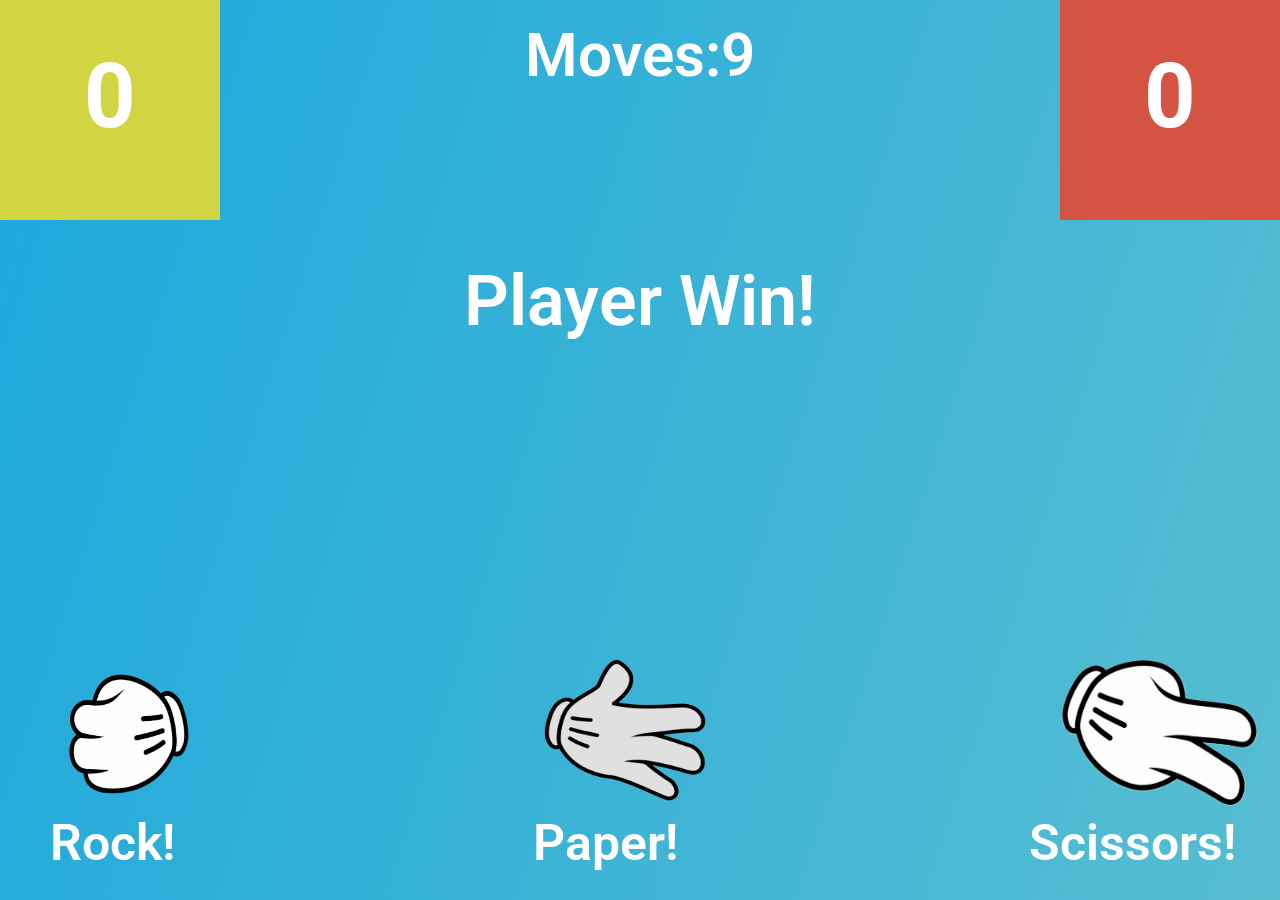
==== rock_paper_scissors/index.html @ bc72909e "upd" ====
<!DOCTYPE html>
<html lang="en">
  <head>
    <meta charset="UTF-8" />
    <meta http-equiv="X-UA-Compatible" content="IE=edge" />
    <meta name="viewport" content="width=device-width, initial-scale=1.0" />
    <title>Rock / Paper / Scissors</title>
    <link rel="stylesheet" href="css/style.css" />
  </head>
  <body>
    <header></header>
    <main>
        <section class="game">
            
                <div class="game-wrap">
                    <div class="score">
                        <div class="score-player">
                            <span id="player-score">0</span>
                        </div>
                        <div class="moves"><p>Moves: </p><span>9</span></div>
                        <div class="score-computer">
                            <span id="computer-score">0</span>
                        </div>
                    </div>
                    <div class="container">
                        <div class="message" >
                            <p id="message">Player Win!</p>
                        </div>
                        <div class="buttons">
                            <div class="btn-rock" >
                                <button id="rock">Rock!<img src="img/rock.png" alt=""></button>
                                <p>Rock!</p>
                            </div>
                            <div class="btn-paper" >
                                <button id="paper">Paper!<img src="img/paper.png" alt=""></button>
                                <p>Paper!</p>
                            </div>
                            <div class="btn-scissors" >
                                <button id="scissors">Scissors!<img src="img/scissors.png" alt=""></button>
                                <p>Scissors!</p>
                            </div>
                        </div>
                    </div>
                </div>
            
        </section>
    </main>
    <script src="index.js"></script>
  </body>
</html>
---- rock_paper_scissors/css/style.css ----
@import url("https://fonts.googleapis.com/css2?family=Roboto:wght@400;700&display=swap");
* {
  box-sizing: border-box;
  padding: 0;
  margin: 0;
}

body {
  background: linear-gradient(107.54deg, #1CA8DD 0%, #57BDD1 100%);
  background-repeat: no-repeat;
  height: 100vh;
  font-family: "Roboto";
  color: #fff;
}

button {
  background-color: inherit;
  border: none;
  cursor: pointer;
  outline: none;
  color: transparent;
}

.score {
  display: flex;
  justify-content: space-between;
  position: relative;
}
.score-player {
  max-width: 220px;
  height: 220px;
  width: 100%;
  background-color: #D2D542;
}
.score-player span {
  margin-top: 20%;
  display: flex;
  justify-content: center;
  font-weight: 700;
  font-size: 90px;
}
.score-computer {
  width: 100%;
  height: 100%;
  max-width: 220px;
  height: 220px;
  background-color: #D55342;
}
.score-computer span {
  margin-top: 20%;
  display: flex;
  justify-content: center;
  font-weight: 700;
  font-size: 90px;
}

.container {
  max-width: 1270px;
  padding: 0 15px;
  margin: 0 auto;
}

.message {
  text-align: center;
  height: 300px;
  margin-top: 40px;
}
.message p {
  font-size: 70px;
  font-weight: 600;
}

.moves {
  margin-top: 20px;
  display: flex;
}
.moves p {
  font-size: 60px;
  font-weight: 600;
}
.moves span {
  font-size: 60px;
  font-weight: 600;
}

.buttons {
  display: flex;
  align-items: center;
  justify-content: space-between;
  padding-top: 90px;
}

.btn-rock {
  text-align: center;
}
.btn-rock img {
  width: 150px;
  height: 160px;
  transition: all 0.5s;
}
.btn-rock img:hover {
  transform: scale(90%);
}
.btn-rock p {
  font-size: 50px;
  font-weight: 600;
  cursor: default;
}

.btn-paper {
  text-align: center;
}
.btn-paper img {
  width: 220px;
  height: 160px;
  transition: all 0.5s;
}
.btn-paper img:hover {
  transform: scale(90%);
}
.btn-paper p {
  font-size: 50px;
  font-weight: 600;
  cursor: default;
}

.btn-scissors {
  text-align: center;
}
.btn-scissors img {
  width: 200px;
  height: 160px;
  transition: all 0.5s;
}
.btn-scissors img:hover {
  transform: scale(90%);
}
.btn-scissors p {
  font-size: 50px;
  font-weight: 600;
  cursor: default;
}

@media screen and (max-width: 740px) {
  .message {
    text-align: center;
    height: 200px;
  }
  .message p {
    font-size: 40px;
    font-weight: 600;
  }
  .moves p {
    font-size: 40px;
  }
  .moves span {
    font-size: 40px;
  }
  .buttons {
    display: flex;
    align-items: center;
    justify-content: space-between;
    padding-top: 0px;
  }
}
@media screen and (max-width: 600px) {
  .moves {
    padding-top: 20px;
    display: flex;
    top: 20%;
    left: 50%;
    transform: translate(-50%, -50%);
    position: absolute;
    background-color: #1CA8DD;
    padding: 10px;
  }
  .moves p {
    font-size: 40px;
    font-weight: 600;
  }
  .moves span {
    font-size: 40px;
    font-weight: 600;
  }
}/*# sourceMappingURL=style.css.map */
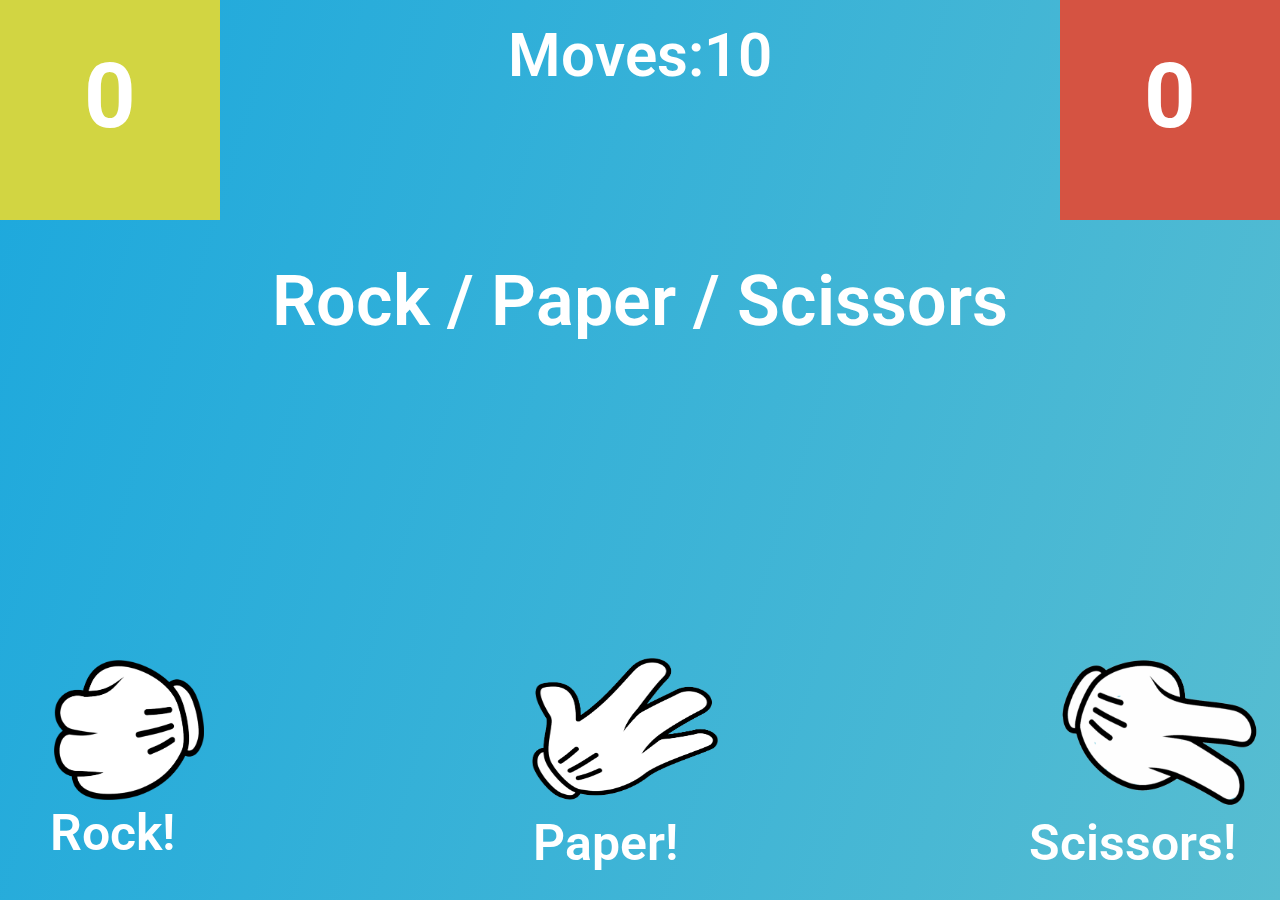
==== commit b5eecef8: "done" ====
--- a/rock_paper_scissors/index.html
+++ b/rock_paper_scissors/index.html
@@ -17,14 +17,14 @@
                         <div class="score-player">
                             <span id="player-score">0</span>
                         </div>
-                        <div class="moves"><p>Moves: </p><span>9</span></div>
+                        <div class="moves"><p>Moves: </p ><span id="moves">10</span></div>
                         <div class="score-computer">
                             <span id="computer-score">0</span>
                         </div>
                     </div>
                     <div class="container">
                         <div class="message" >
-                            <p id="message">Player Win!</p>
+                            <p id="message">Rock / Paper / Scissors</p>
                         </div>
                         <div class="buttons">
                             <div class="btn-rock" >
@@ -44,6 +44,15 @@
                 </div>
             
         </section>
+        <section>
+            <div class="container">
+                <div class="game-over-wrap">
+                    <h2>Game Over</h2>
+                    <p id="result">win user</p>
+                    <button class="game-over__btn" id="restart">Restart</button>
+                </div>
+            </div>
+        </section>
     </main>
     <script src="index.js"></script>
   </body>
--- a/rock_paper_scissors/css/style.css
+++ b/rock_paper_scissors/css/style.css
@@ -6,9 +6,11 @@
 }
 
 body {
-  background: linear-gradient(107.54deg, #1CA8DD 0%, #57BDD1 100%);
+  background: linear-gradient(107.54deg, #1CA8DD 0%, #57BDD1 100%) center;
   background-repeat: no-repeat;
-  height: 100vh;
+  background-size: cover;
+  height: 100%;
+  min-height: 100vh;
   font-family: "Roboto";
   color: #fff;
 }
@@ -95,7 +97,7 @@
 }
 .btn-rock img {
   width: 150px;
-  height: 160px;
+  height: 140px;
   transition: all 0.5s;
 }
 .btn-rock img:hover {
@@ -111,7 +113,7 @@
   text-align: center;
 }
 .btn-paper img {
-  width: 220px;
+  width: 200px;
   height: 160px;
   transition: all 0.5s;
 }
@@ -139,6 +141,39 @@
   font-size: 50px;
   font-weight: 600;
   cursor: default;
+}
+
+.game-over-wrap {
+  display: none;
+  text-align: center;
+  background-color: #fff;
+  margin: 0 auto;
+  max-width: 500px;
+  margin-top: 30vh;
+}
+.game-over-wrap h2 {
+  color: #D55342;
+  font-size: 40px;
+  padding: 20px;
+  font-weight: 600;
+}
+.game-over-wrap p {
+  color: rgba(29, 29, 29, 0.8392156863);
+  font-weight: 600;
+  font-size: 30px;
+}
+
+.game-over__btn {
+  background-color: #000;
+  max-width: 200px;
+  width: 100%;
+  padding: 10px 0;
+  background-color: #D2D542;
+  color: #fff;
+  font-size: 20px;
+  font-weight: 600;
+  margin-top: 30px;
+  margin-bottom: 20px;
 }
 
 @media screen and (max-width: 740px) {
@@ -182,4 +217,126 @@
     font-size: 40px;
     font-weight: 600;
   }
+  .buttons {
+    display: flex;
+    align-items: center;
+    justify-content: space-between;
+  }
+  .buttons .btn-rock {
+    text-align: center;
+  }
+  .buttons .btn-rock img {
+    margin-top: 13px;
+    width: 130px;
+    height: 130px;
+    transition: all 0.5s;
+  }
+  .buttons .btn-rock img:hover {
+    transform: scale(90%);
+  }
+  .buttons .btn-rock p {
+    font-size: 30px;
+    font-weight: 600;
+    cursor: default;
+  }
+  .buttons .btn-paper {
+    text-align: center;
+    margin-top: 5px;
+  }
+  .buttons .btn-paper img {
+    width: 160px;
+    height: 140px;
+    transition: all 0.5s;
+  }
+  .buttons .btn-paper img:hover {
+    transform: scale(90%);
+  }
+  .buttons .btn-paper p {
+    font-size: 30px;
+    font-weight: 600;
+    cursor: default;
+  }
+  .buttons .btn-scissors {
+    text-align: center;
+    margin-top: 30px;
+  }
+  .buttons .btn-scissors img {
+    width: 140px;
+    height: 120px;
+    transition: all 0.5s;
+  }
+  .buttons .btn-scissors img:hover {
+    transform: scale(90%);
+  }
+  .buttons .btn-scissors p {
+    font-size: 30px;
+    font-weight: 600;
+    cursor: default;
+  }
+}
+@media screen and (max-width: 450px) {
+  .moves {
+    margin-top: 143px;
+  }
+  .buttons {
+    display: flex;
+    flex-direction: column;
+  }
+  .btn-rock {
+    text-align: center;
+    display: flex;
+    align-items: center;
+  }
+  .btn-rock img {
+    margin-top: 13px;
+    width: 110px !important;
+    height: 110px !important;
+    transition: all 0.5s;
+  }
+  .btn-rock img:hover {
+    transform: scale(90%);
+  }
+  .btn-rock p {
+    font-size: 30px;
+    font-weight: 600;
+    cursor: default;
+  }
+  .btn-paper {
+    text-align: center;
+    margin-top: 5px;
+    display: flex;
+    align-items: center;
+  }
+  .btn-paper img {
+    width: 140px !important;
+    height: 110px !important;
+    transition: all 0.5s;
+  }
+  .btn-paper img:hover {
+    transform: scale(90%);
+  }
+  .btn-paper p {
+    font-size: 30px;
+    font-weight: 600;
+    cursor: default;
+  }
+  .btn-scissors {
+    text-align: center;
+    margin-top: 30px;
+    display: flex;
+    align-items: center;
+  }
+  .btn-scissors img {
+    width: 120px !important;
+    height: 90px !important;
+    transition: all 0.5s;
+  }
+  .btn-scissors img:hover {
+    transform: scale(90%);
+  }
+  .btn-scissors p {
+    font-size: 30px;
+    font-weight: 600;
+    cursor: default;
+  }
 }/*# sourceMappingURL=style.css.map */